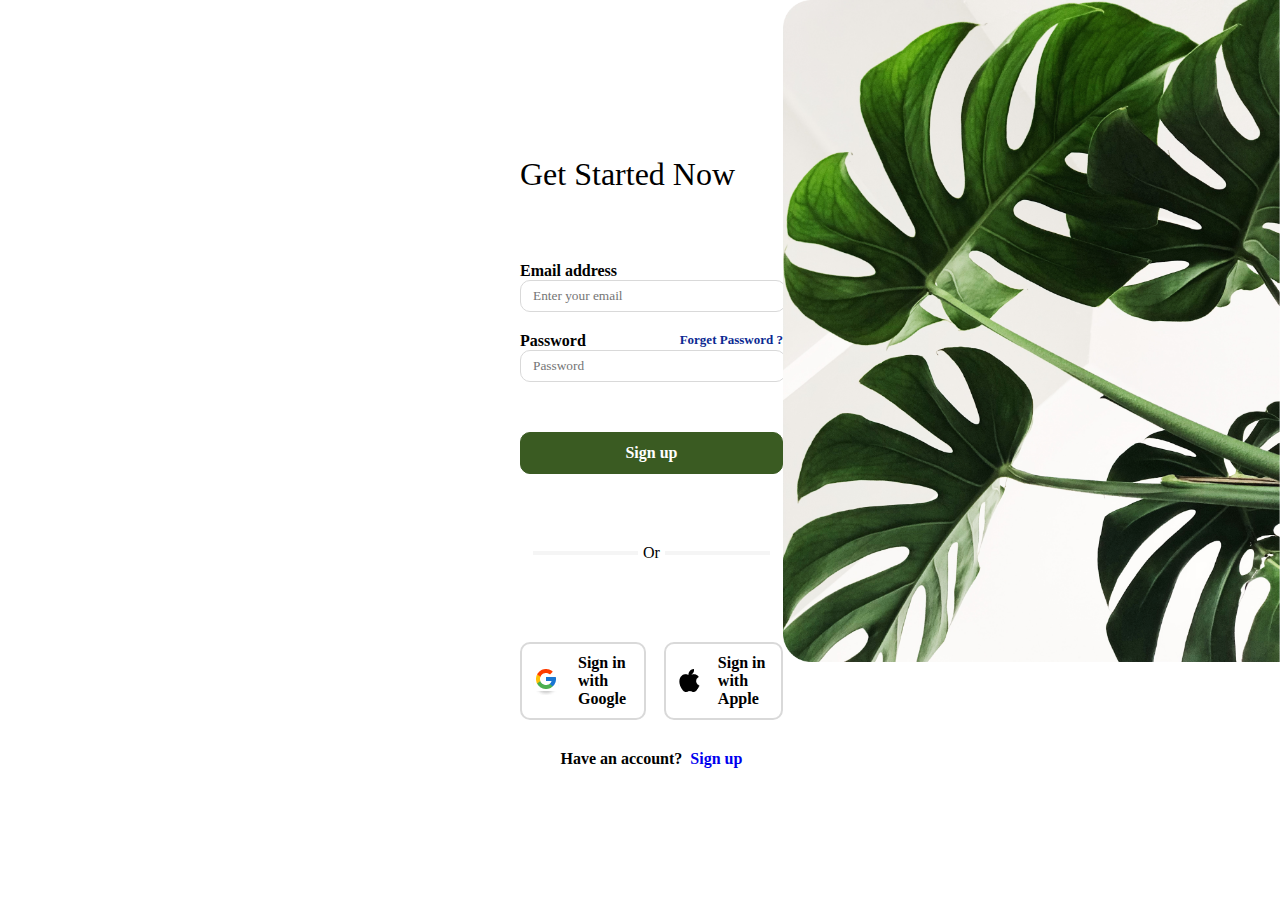
==== login-form.html @ 887bb5a4 "first commit" ====
<!DOCTYPE html>
<html lang="en">

<head>
    <meta charset="UTF-8">
    <meta name="viewport" content="width=device-width, initial-scale=1.0">
    <title>Log In</title>
    <link rel="stylesheet" href="./styles/style.css">
</head>

<body>
    <main>
        <section class="container">
            <div class="content">
                <h3>Get Started Now</h3>
                <form>
                    <label for="Name">
                        Email address
                        <input type="email" name="email" id="email" placeholder="Enter your email">
                    </label>
                    <label for="Name">
                       <div class="display-flex">
                        <p> Password </p>
                        <a href="#">Forget Password ?</a>
                       </div>
                        <input type="password" name="password" id="password" placeholder="Password">
                    </label>
                    <button type="submit" class="primary-btn">Sign up</button>
                </form>
                <div class="line-box">
                    <hr class="left-hr">
                    <span class="text">Or</span>
                    <hr class="right-hr">
                </div>
                <div class="button-content">
                    <div class="secondary-btn">
                        <img src="./assete/icons8-google 1.png" alt="">
                        <span>Sign in with Google</span>

                    </div>
                    <div class="secondary-btn">
                        <img src="./assete/icons8-apple-logo 1.png" alt="">
                        <span>Sign in with Apple</span>
                    </div>
                </div>
                <div class="form-footer-section">
                    Have an account?<a href="login-form.html">Sign up</a>
                </div>
            </div>
            <div class="content-img">
                <img src="./assete/chris-lee-70l1tDAI6rM-unsplash 1.png" alt="">
            </div>
        </section>
    </main>
</body>

</html>
---- styles/style.css ----
* {
    margin: 0;
    padding: 0;
    font-family: poppins;
}

/* body {
    background-image: url('../assete/chris-lee-70l1tDAI6rM-unsplash\ 1.png');
    background-repeat: no-repeat;
    background-position: top right;
} */
.container{
    display: flex;
    justify-content: space-between;
}

.content {
    margin: 150px 0;
    max-width: 454px;
    margin-left: 520px;
}
.content-img img{
    width: 100%;
    height: auto;
}
.content h3 {
    margin-bottom: 4rem;
    color: rgb(0, 0, 0);
    font-family: Poppins;
    font-size: 32px;
    font-weight: 500;
    line-height: 48px;
}

label {
    font-weight: 700;
    margin-bottom: 1rem;
}
.display-flex a{
    text-decoration: none;
    color: #0C2A92;
    font-size: 13px;
}   

.display-flex{
    display: flex;
    justify-content: space-between;
}
.content input {
    width: 96%;
    border: 1px solid rgb(217, 217, 217);
    border-radius: 10px;
    padding: 7px 0;
    margin-bottom: 20px;
    /* padding-right: 7px; */
    padding-left: 12px;
}

#check-box-items {
    max-width: 28px;
}

.primary-btn {
    border: none;
    outline: 0;
    display: block;
    width: 100%;
    box-sizing: border-box;
    border: 1px solid rgb(58, 91, 34);
    border-radius: 10px;
    background: rgb(58, 91, 34);
    color: #fff;
    font-weight: 700;
    font-size: 1rem;
    line-height: 40px;
    margin-top: 30px;
    cursor: pointer;
}

.line-box {
    display: flex;
    align-items: center;
    width: 90%;
    margin: 0 auto;
    margin-top: 70px;
}

.right-hr,
.left-hr {
    border: 2px solid rgb(245, 245, 245);
    width: 100%;
}

.text {
    padding: 0px 5px;
}

.button-content,
.secondary-btn {
    display: flex;
    align-items: center;
    justify-content: center;
    gap: 18px;
    margin-top: 40px;
}

.secondary-btn {
    border: 2px solid #D9D9D9;
    border-radius: 10px;
    padding: 10px;
    font-size: 1rem;
    font-weight: 700;
}

.form-footer-section {
    margin-top: 30px;
    display: block;
    text-align: center;
    font-weight: 700;
}

.form-footer-section a {
    margin-left: 8px;
    text-decoration: none;
}
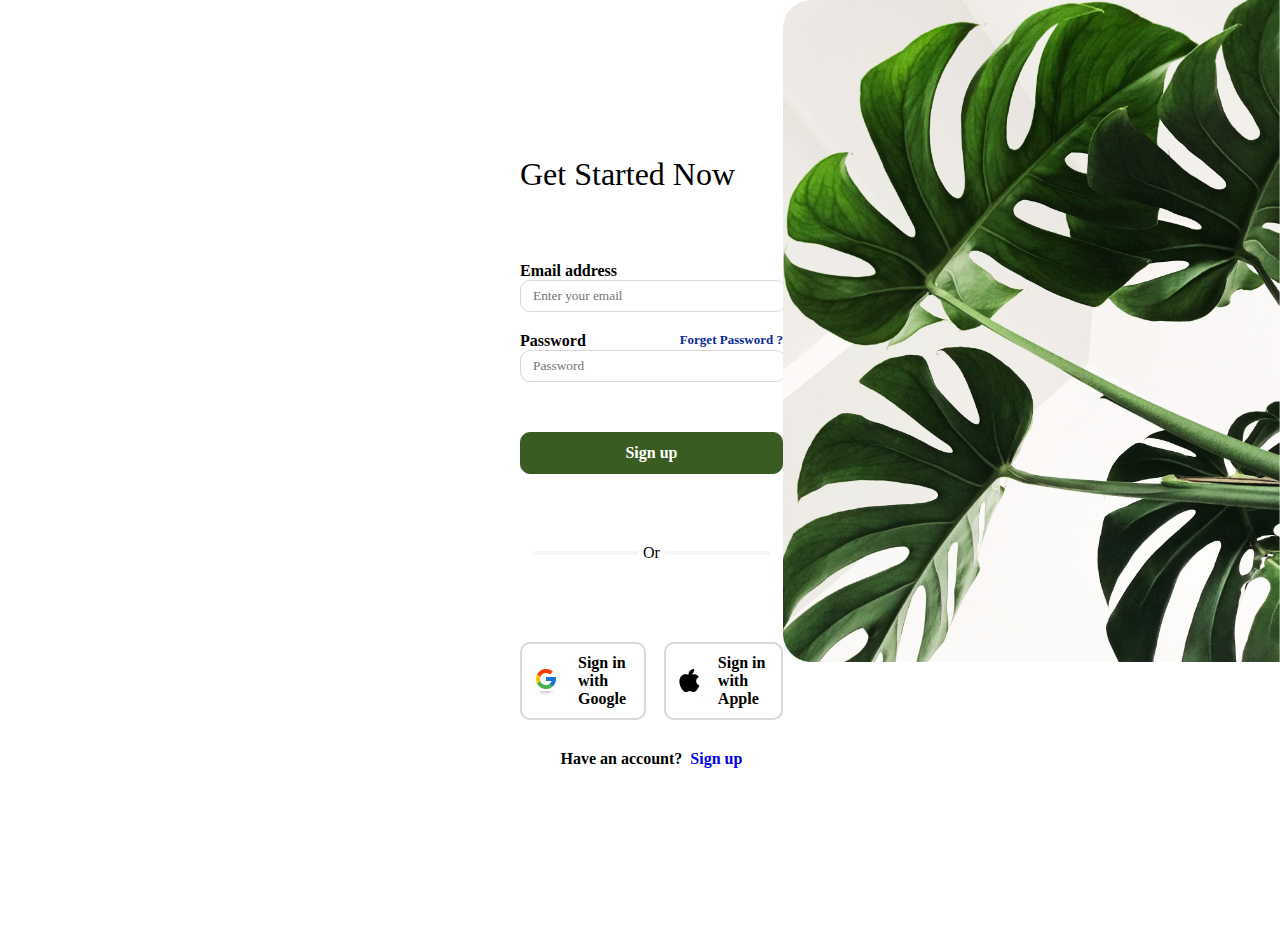
==== commit 27cb0474: "some responsive design will be fixed" ====
--- a/login-form.html
+++ b/login-form.html
@@ -6,6 +6,7 @@
     <meta name="viewport" content="width=device-width, initial-scale=1.0">
     <title>Log In</title>
     <link rel="stylesheet" href="./styles/style.css">
+    <link rel="stylesheet" href="/styles/responsive.css">
 </head>
 
 <body>
@@ -44,10 +45,10 @@
                     </div>
                 </div>
                 <div class="form-footer-section">
-                    Have an account?<a href="login-form.html">Sign up</a>
+                    Have an account?<a href="index.html">Sign up</a>
                 </div>
             </div>
-            <div class="content-img">
+            <div class="content-img none">
                 <img src="./assete/chris-lee-70l1tDAI6rM-unsplash 1.png" alt="">
             </div>
         </section>
--- a/styles/style.css
+++ b/styles/style.css
@@ -113,7 +113,7 @@
 }
 
 .form-footer-section {
-    margin-top: 30px;
+    margin: 30px 0;
     display: block;
     text-align: center;
     font-weight: 700;
--- a/styles/responsive.css
+++ b/styles/responsive.css
@@ -0,0 +1,18 @@
+@media screen and (max-width: 576px) {
+    .content{
+        width: 90%;
+        margin: 0 auto;
+    }
+    .none{
+        display: none;
+    }
+    .content h3{
+        margin-top: 30px;
+    }
+    .secondary-btn{
+        font-size: 13px;
+    }
+    .button-content{
+        margin-top: 20px;
+    }
+}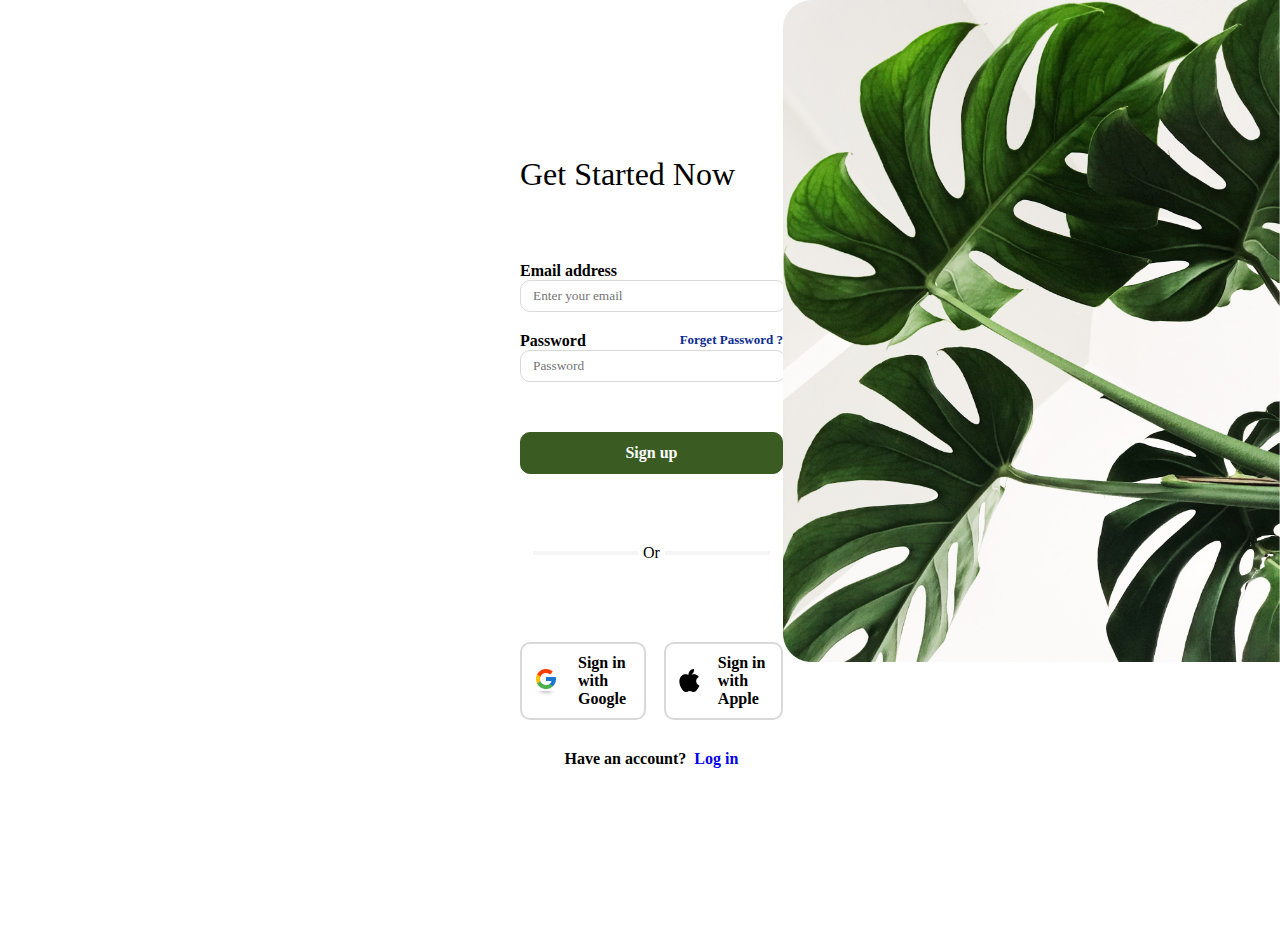
==== commit 4fb8aa5d: "fixed all problem" ====
--- a/login-form.html
+++ b/login-form.html
@@ -4,7 +4,7 @@
 <head>
     <meta charset="UTF-8">
     <meta name="viewport" content="width=device-width, initial-scale=1.0">
-    <title>Log In</title>
+    <title>Log in</title>
     <link rel="stylesheet" href="./styles/style.css">
     <link rel="stylesheet" href="/styles/responsive.css">
 </head>
@@ -45,7 +45,7 @@
                     </div>
                 </div>
                 <div class="form-footer-section">
-                    Have an account?<a href="index.html">Sign up</a>
+                    Have an account?<a href="index.html">Log in</a>
                 </div>
             </div>
             <div class="content-img none">
--- a/styles/style.css
+++ b/styles/style.css
@@ -3,12 +3,6 @@
     padding: 0;
     font-family: poppins;
 }
-
-/* body {
-    background-image: url('../assete/chris-lee-70l1tDAI6rM-unsplash\ 1.png');
-    background-repeat: no-repeat;
-    background-position: top right;
-} */
 .container{
     display: flex;
     justify-content: space-between;
--- a/styles/responsive.css
+++ b/styles/responsive.css
@@ -15,4 +15,7 @@
     .button-content{
         margin-top: 20px;
     }
+    .secondary-btn span{
+        display: none;
+    }
 }